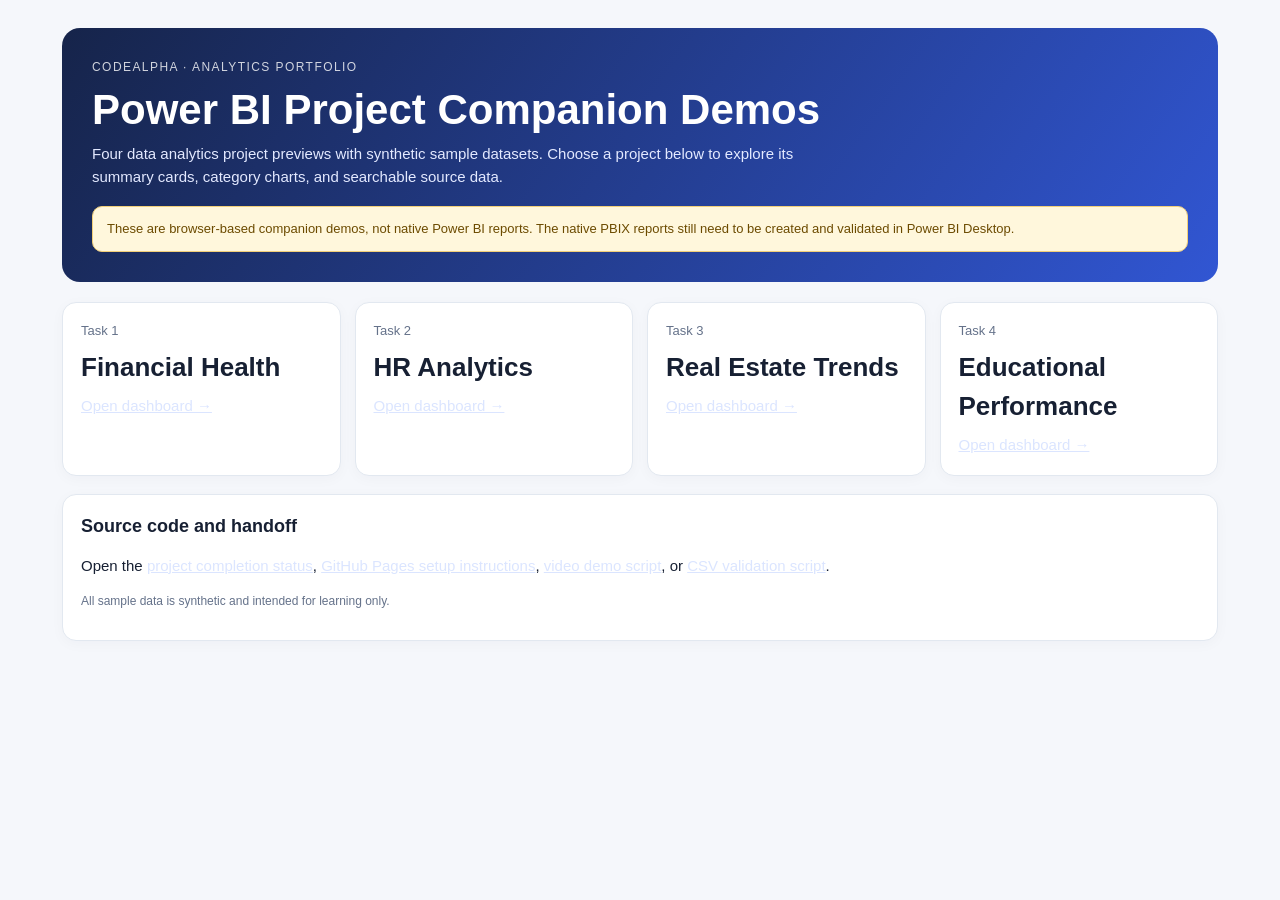
==== index.html @ 77a690d5 "Add portfolio landing page for dashboard previews" ====
<!doctype html>
<html lang="en"><head><meta charset="utf-8"><meta name="viewport" content="width=device-width,initial-scale=1"><title>CodeAlpha Analytics Portfolio</title><link rel="stylesheet" href="dashboard.css"></head>
<body><main class="wrap"><header class="hero"><div class="eyebrow">CodeAlpha · Analytics Portfolio</div><h1>Power BI Project Companion Demos</h1><p>Four data analytics project previews with synthetic sample datasets. Choose a project below to explore its summary cards, category charts, and searchable source data.</p><div class="notice">These are browser-based companion demos, not native Power BI reports. The native PBIX reports still need to be created and validated in Power BI Desktop.</div></header><div class="kpis"><section class="kpi"><div class="kpi-label">Task 1</div><div class="kpi-value">Financial Health</div><a href="FinancialHealthDashboard/dashboard.html">Open dashboard →</a></section><section class="kpi"><div class="kpi-label">Task 2</div><div class="kpi-value">HR Analytics</div><a href="HRAnalytics/dashboard.html">Open dashboard →</a></section><section class="kpi"><div class="kpi-label">Task 3</div><div class="kpi-value">Real Estate Trends</div><a href="RealEstateMarketTrends/dashboard.html">Open dashboard →</a></section><section class="kpi"><div class="kpi-label">Task 4</div><div class="kpi-value">Educational Performance</div><a href="EducationalPerformance/dashboard.html">Open dashboard →</a></section></div><section class="panel"><h2>Source code and handoff</h2><p>Open the <a href="PROJECT_STATUS.md">project completion status</a>, <a href="GITHUB_PAGES.md">GitHub Pages setup instructions</a>, <a href="LINKEDIN_DEMO_SCRIPT.md">video demo script</a>, or <a href="scripts/validate_data.py">CSV validation script</a>.</p><p class="muted">All sample data is synthetic and intended for learning only.</p></section></main></body></html>
---- dashboard.css ----
:root{color-scheme:light;--ink:#172033;--muted:#65728a;--line:#e2e8f0;--paper:#f5f7fb;--accent:#3156d3;--bar:#4f6fe8}*{box-sizing:border-box}body{margin:0;background:var(--paper);color:var(--ink);font:15px/1.5 Inter,Segoe UI,Arial,sans-serif}.wrap{max-width:1200px;margin:auto;padding:28px 22px 56px}.hero{background:linear-gradient(125deg,#16244a,#3156d3);color:white;padding:30px;border-radius:18px;margin-bottom:20px}.eyebrow{text-transform:uppercase;letter-spacing:.12em;font-size:12px;opacity:.8}.hero h1{font-size:clamp(27px,4vw,42px);line-height:1.12;margin:10px 0}.hero p{max-width:760px;color:#e3e9ff;margin:0}.notice{margin-top:18px;padding:12px 14px;border:1px solid #f1cf79;background:#fff7dc;color:#6c4b00;border-radius:10px;font-size:13px}.kpis{display:grid;grid-template-columns:repeat(auto-fit,minmax(180px,1fr));gap:14px;margin:18px 0}.kpi,.panel{background:white;border:1px solid var(--line);border-radius:14px;padding:18px;box-shadow:0 3px 14px #1a2c4b08}.kpi-label{font-size:13px;color:var(--muted)}.kpi-value{font-size:26px;font-weight:750;margin:8px 0}.kpi-foot,.muted,.chart-note{font-size:12px;color:var(--muted)}.charts{display:grid;grid-template-columns:repeat(auto-fit,minmax(min(100%,440px),1fr));gap:16px}.panel h2{font-size:18px;margin:0 0 14px}.chart svg{width:100%;height:auto;overflow:visible}.axis{font-size:12px;fill:var(--muted)}.value{font-size:11px;fill:var(--ink)}.bar{fill:var(--bar)}.toolbar{display:flex;gap:12px;align-items:center;justify-content:space-between;flex-wrap:wrap;margin-bottom:14px}.toolbar input{min-width:220px;max-width:100%;padding:10px 12px;border:1px solid var(--line);border-radius:8px;font:inherit}.table-wrap{overflow:auto;max-height:500px}table{border-collapse:collapse;width:100%;font-size:13px;white-space:nowrap}th,td{text-align:left;padding:10px 12px;border-bottom:1px solid var(--line)}th{position:sticky;top:0;background:#f2f5fc;z-index:1}.footer{margin-top:22px;color:var(--muted);font-size:12px}a{color:#dbe5ff}@media(max-width:600px){.wrap{padding:14px}.hero{padding:22px}.kpi-value{font-size:22px}}
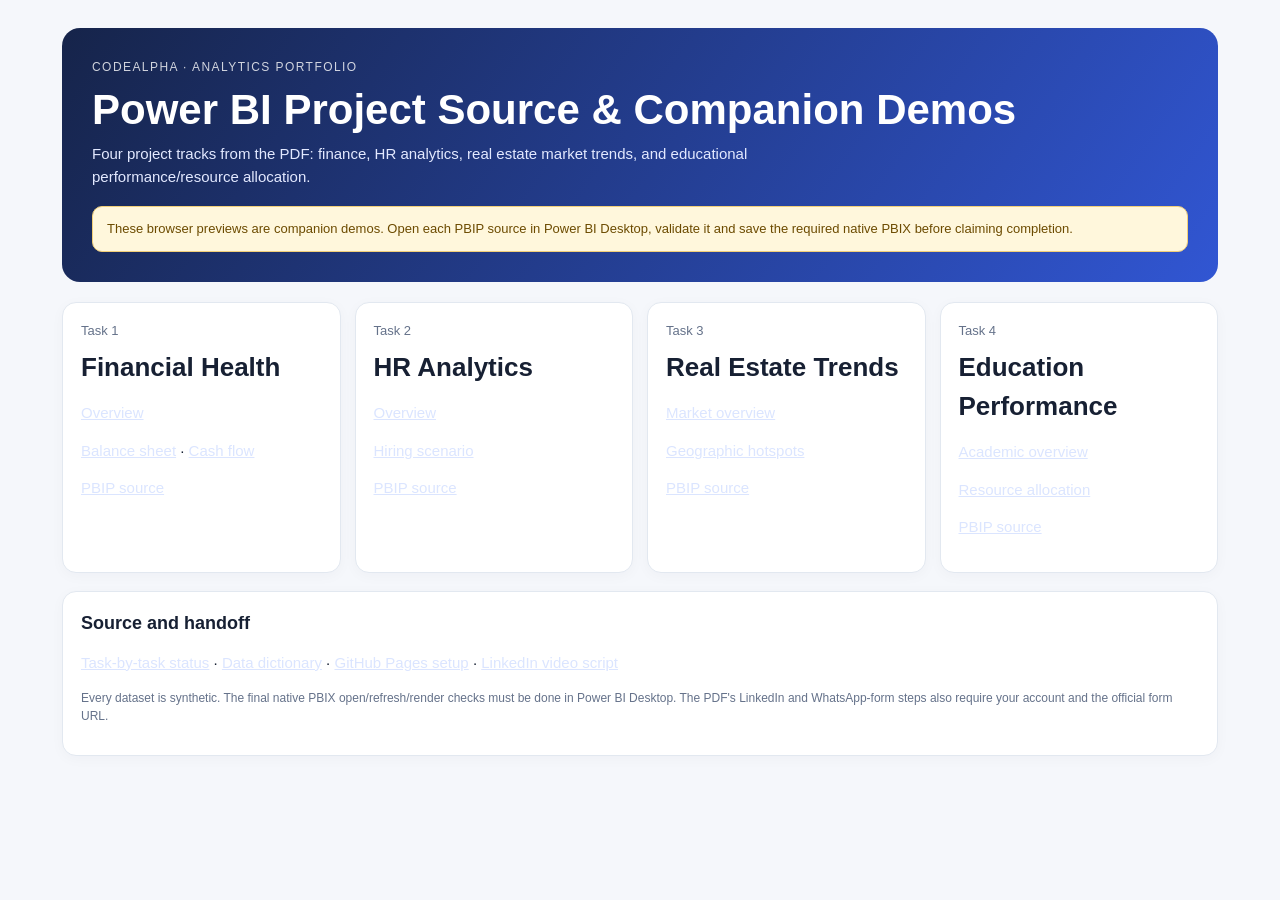
==== commit a0841f57: "Complete task-specific browser pages and portfolio navigation" ====
--- a/index.html
+++ b/index.html
@@ -1,3 +1,9 @@
 <!doctype html>
-<html lang="en"><head><meta charset="utf-8"><meta name="viewport" content="width=device-width,initial-scale=1"><title>CodeAlpha Analytics Portfolio</title><link rel="stylesheet" href="dashboard.css"></head>
-<body><main class="wrap"><header class="hero"><div class="eyebrow">CodeAlpha · Analytics Portfolio</div><h1>Power BI Project Companion Demos</h1><p>Four data analytics project previews with synthetic sample datasets. Choose a project below to explore its summary cards, category charts, and searchable source data.</p><div class="notice">These are browser-based companion demos, not native Power BI reports. The native PBIX reports still need to be created and validated in Power BI Desktop.</div></header><div class="kpis"><section class="kpi"><div class="kpi-label">Task 1</div><div class="kpi-value">Financial Health</div><a href="FinancialHealthDashboard/dashboard.html">Open dashboard →</a></section><section class="kpi"><div class="kpi-label">Task 2</div><div class="kpi-value">HR Analytics</div><a href="HRAnalytics/dashboard.html">Open dashboard →</a></section><section class="kpi"><div class="kpi-label">Task 3</div><div class="kpi-value">Real Estate Trends</div><a href="RealEstateMarketTrends/dashboard.html">Open dashboard →</a></section><section class="kpi"><div class="kpi-label">Task 4</div><div class="kpi-value">Educational Performance</div><a href="EducationalPerformance/dashboard.html">Open dashboard →</a></section></div><section class="panel"><h2>Source code and handoff</h2><p>Open the <a href="PROJECT_STATUS.md">project completion status</a>, <a href="GITHUB_PAGES.md">GitHub Pages setup instructions</a>, <a href="LINKEDIN_DEMO_SCRIPT.md">video demo script</a>, or <a href="scripts/validate_data.py">CSV validation script</a>.</p><p class="muted">All sample data is synthetic and intended for learning only.</p></section></main></body></html>+<html lang="en"><head><meta charset="utf-8"><meta name="viewport" content="width=device-width,initial-scale=1"><title>CodeAlpha Power BI Analytics Portfolio</title><link rel="stylesheet" href="dashboard.css"></head>
+<body><main class="wrap"><header class="hero"><div class="eyebrow">CodeAlpha · Analytics Portfolio</div><h1>Power BI Project Source & Companion Demos</h1><p>Four project tracks from the PDF: finance, HR analytics, real estate market trends, and educational performance/resource allocation.</p><div class="notice">These browser previews are companion demos. Open each PBIP source in Power BI Desktop, validate it and save the required native PBIX before claiming completion.</div></header>
+<div class="kpis">
+<section class="kpi"><div class="kpi-label">Task 1</div><div class="kpi-value">Financial Health</div><p><a href="FinancialHealthDashboard/dashboard.html">Overview</a></p><p><a href="FinancialHealthDashboard/balance_sheet.html">Balance sheet</a> · <a href="FinancialHealthDashboard/cash_flow.html">Cash flow</a></p><p><a href="PowerBIProjects/FinancialHealth/FinancialHealth.pbip">PBIP source</a></p></section>
+<section class="kpi"><div class="kpi-label">Task 2</div><div class="kpi-value">HR Analytics</div><p><a href="HRAnalytics/dashboard.html">Overview</a></p><p><a href="HRAnalytics/hiring_forecast.html">Hiring scenario</a></p><p><a href="PowerBIProjects/HRAnalytics/HRAnalytics.pbip">PBIP source</a></p></section>
+<section class="kpi"><div class="kpi-label">Task 3</div><div class="kpi-value">Real Estate Trends</div><p><a href="RealEstateMarketTrends/dashboard.html">Market overview</a></p><p><a href="RealEstateMarketTrends/geographic_hotspots.html">Geographic hotspots</a></p><p><a href="PowerBIProjects/RealEstateMarket/RealEstateMarket.pbip">PBIP source</a></p></section>
+<section class="kpi"><div class="kpi-label">Task 4</div><div class="kpi-value">Education Performance</div><p><a href="EducationalPerformance/dashboard.html">Academic overview</a></p><p><a href="EducationalPerformance/resource_allocation.html">Resource allocation</a></p><p><a href="PowerBIProjects/EducationPerformance/EducationPerformance.pbip">PBIP source</a></p></section>
+</div><section class="panel"><h2>Source and handoff</h2><p><a href="PROJECT_STATUS.md">Task-by-task status</a> · <a href="DATA_DICTIONARY.md">Data dictionary</a> · <a href="GITHUB_PAGES.md">GitHub Pages setup</a> · <a href="LINKEDIN_DEMO_SCRIPT.md">LinkedIn video script</a></p><p class="muted">Every dataset is synthetic. The final native PBIX open/refresh/render checks must be done in Power BI Desktop. The PDF's LinkedIn and WhatsApp-form steps also require your account and the official form URL.</p></section></main></body></html>
